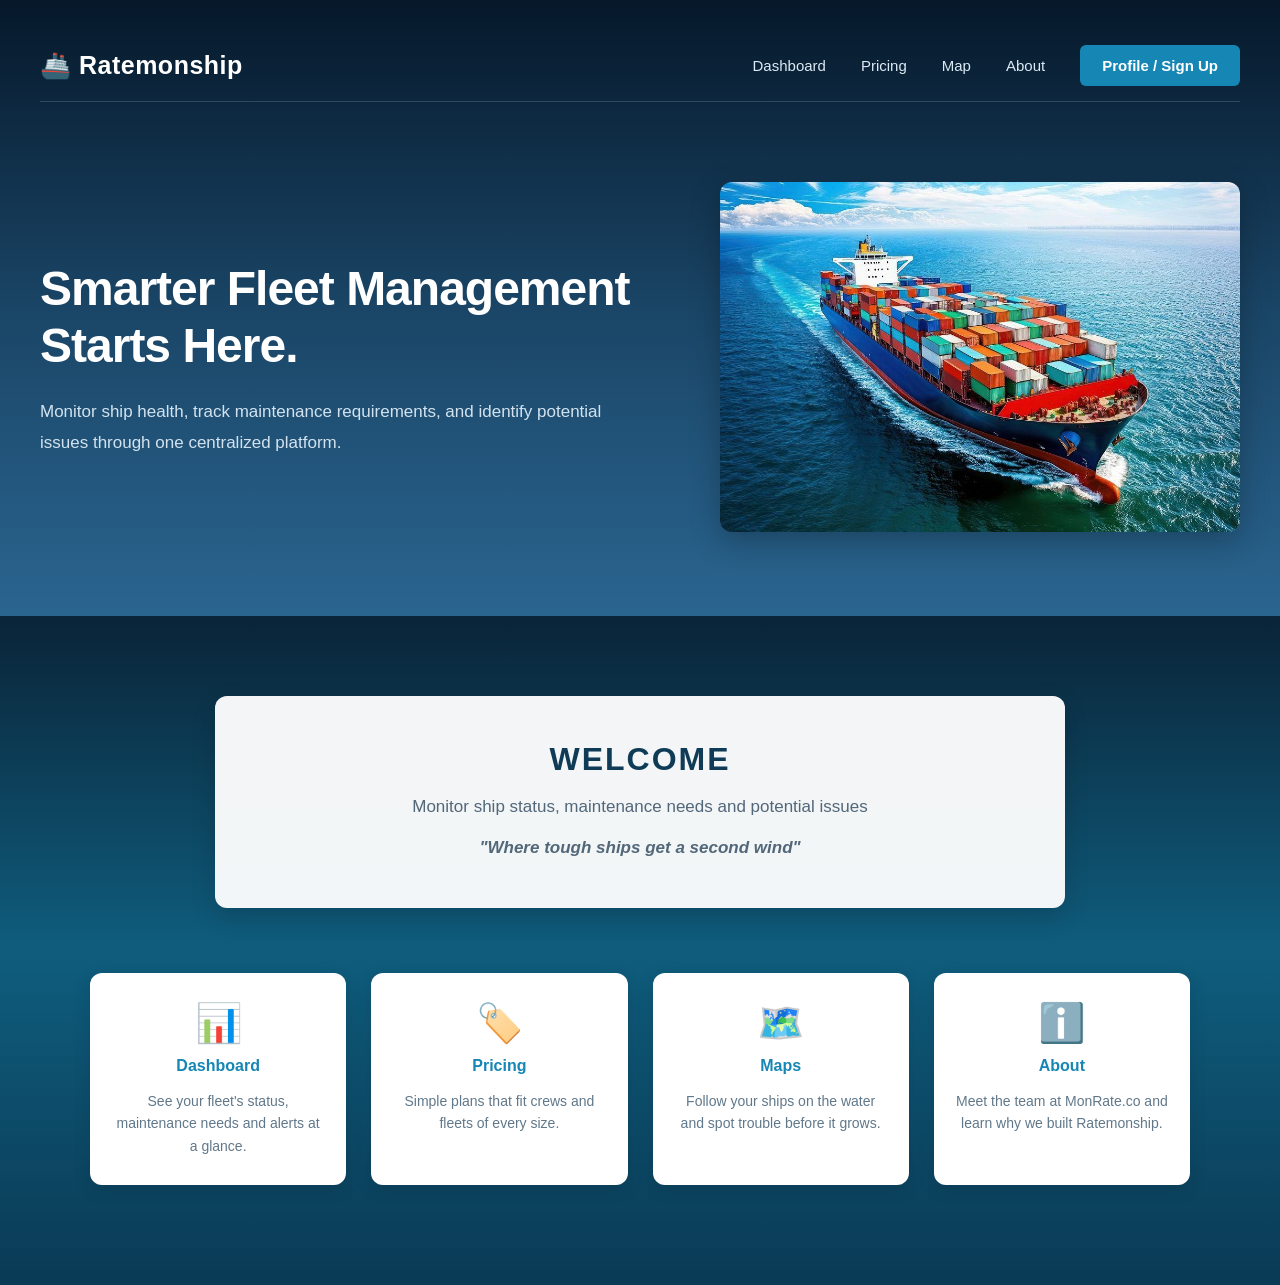
==== index.html @ d0352a47 "Update index.html" ====
<!DOCTYPE html>
<html lang="en">
<head>
  <meta charset="UTF-8">
  <meta name="viewport" content="width=device-width, initial-scale=1.0">
  <title>Ratemonship</title>
 
  <style>
    /* ---------- Basics ---------- */
    * { box-sizing: border-box; margin: 0; padding: 0; }

    body {
      font-family: Arial, sans-serif;
      color: #0d5c78;
    }

    /* ---------- Top part (nav + hero) with a dark sea background ---------- */
    .hero {
      background: linear-gradient(#06182a, #1a4566, #2a6590);
      color: white;
      padding: 30px 40px 80px;
    }

    /* Navigation bar */
    nav {
    display: flex;
    align-items: center;
    justify-content: space-between;
    padding: 15px 0;
    border-bottom: 1px solid rgba(255,255,255,0.15);
    }

    /* Logo */
    .logo {
    font-family: Arial, sans-serif;
    font-size: 25px;
    font-weight: bold;
    color: white;
    text-decoration: none;
    letter-spacing: 0.5px;
    }

    /* Navigation links */
    .links {
    display: flex;
    align-items: center;
    gap: 35px;
    }  

    /* Individual links */
    .links a {
    background: none;
    color: #dceaf3;
    text-decoration: none;
    font-size: 15px;
    font-weight: 500;
    padding: 10px 0;
    border-radius: 0;
    transition: color 0.3s ease;
    }

    /* Hover effect */
    .links a:hover {
    color: #65c8f0;
    }

    /* Sign up button */
    .links a:last-child {
    background: #1686b5;
    color: white;
    padding: 12px 22px;
    border-radius: 6px;
    font-weight: bold;
    }

    .links a:last-child:hover {
    background: #249dce;
    }
    
    /* ---------- Hero content: text on the left, sign on the right ---------- */
    .hero-content {
      display: flex;
      align-items: center;
      justify-content: space-between;
      gap: 40px;
      flex-wrap: wrap;
      margin-top: 80px;
    }

    .hero-text {
    max-width: 600px;
    }

    .hero-text h2 {
    font-size: 48px;
    font-weight: 700;
    line-height: 1.2;
    letter-spacing: -1px;
    color: white;
    }

    .hero-text p {
    font-size: 17px;
    line-height: 1.8;
    margin-top: 22px;
    color: #d2e3ef;
    }

    /* The RATEMONSHIP sign */
    .sign-area { text-align: center; }
    
    .hero-image {
      flex: 1;
      max-width: 520px;
    }

    .hero-image img {
      width: 100%;
      height: 350px;
      object-fit: cover;
      border-radius: 12px;
      box-shadow: 0 10px 30px rgba(0, 0, 0, 0.25);
    }

    /* ---------- Underwater part ---------- */
    .underwater {
      background: linear-gradient(#0a2438, #0f5d7d, #0a3a55);
      padding: 80px 20px 100px;
    }

    /* ---------- Welcome section ---------- */

    .welcome-bubble {
      background: rgba(255, 255, 255, 0.95);
      border-radius: 12px;
      max-width: 850px;
      margin: 0 auto 65px;
      padding: 45px 60px;
      text-align: center;
      box-shadow: 0 8px 25px rgba(0, 0, 0, 0.15);
    }

    .welcome-bubble h1 {
      font-size: 32px;
      color: #103b57;
      letter-spacing: 2px;
      margin-bottom: 15px;
    }

    .welcome-bubble p {
      font-size: 17px;
      color: #526779;
      line-height: 1.7;
    }

    .slogan {
      font-style: italic;
      font-weight: bold;
      margin-top: 12px;
      color: #1686b5;
    }
    
    /* ---------- Feature cards ---------- */

    .sections {
      display: grid;
      grid-template-columns: repeat(4, 1fr);
      gap: 25px;
      max-width: 1100px;
      margin: 0 auto;
    }

    .section {
      background: white;
      border-radius: 12px;
      padding: 28px 22px;
      text-align: center;
      text-decoration: none;
      color: #183b53;
      box-shadow: 0 5px 18px rgba(0,0,0,0.12);
      transition: transform 0.3s ease,
      box-shadow 0.3s ease;
    }

    .section:hover {
      transform: translateY(-6px);
      box-shadow: 0 10px 25px rgba(0,0,0,0.2);
    }

    .section-bubble {
      width: auto;
      height: auto;
      margin: 0 auto 15px;
      background: none;
      border: none;
      border-radius: 0;
      color: #1686b5;
      font-weight: bold;
      display: flex;
      flex-direction: column;
      align-items: center;
      justify-content: center;
      gap: 12px;
    }

    .section-bubble span {
      font-size: 38px;
    }

    .section p {
      color: #60788a;
      font-size: 14px;
      line-height: 1.6;
    }  

    /* ---------- Small screens ---------- */
    @media (max-width: 700px) {
      .hero { padding: 20px; }
      .hero-text h2 { font-size: 32px; }
      .sign { font-size: 24px; padding: 12px 18px; }
      .welcome-bubble { padding: 40px 40px; }
    }
  </style>
</head>

<body>

  <!-- ===== Top part: nav bar + hero ===== -->
  <header class="hero">

    <nav>
      <!-- Home button (logo) -->
      <a class="logo" href="index.html">🚢 Ratemonship</a>

      <!-- Links to other pages -->
      <div class="links">
        <a href="dashboard.html">Dashboard</a>
        <a href="pricing.html">Pricing</a>
        <a href="maps.html">Map</a>
        <a href="about.html">About</a>
        <a href="signup.html">Profile / Sign Up</a>
      </div>
    </nav>

    <div class="hero-content">

      <div class="hero-text">

        <h2>Smarter Fleet Management Starts Here.</h2>

        <p>
          Monitor ship health, track maintenance requirements,
          and identify potential issues through one centralized platform.
        </p>

      </div>

      <div class="hero-image">

        <img src="mockups/cargo-ship.jpeg"
           alt="Cargo ship sailing across the ocean">

      </div>

    </div>
  </header>

  <!-- ===== Underwater part ===== -->
  <main class="underwater">

    <div class="welcome-bubble">
      <h1>WELCOME</h1>
      <p>Monitor ship status, maintenance needs and potential issues </p>
      <p class="slogan">"Where tough ships get a second wind"</p>
    </div>

    <div class="sections">

      <a class="section" href="dashboard.html">
        <div class="section-bubble"><span>📊</span>Dashboard</div>
        <p>See your fleet's status, maintenance needs and alerts at a glance.</p>
      </a>

      <a class="section" href="pricing.html">
        <div class="section-bubble"><span>🏷️</span>Pricing</div>
        <p>Simple plans that fit crews and fleets of every size.</p>
      </a>
 
      <a class="section" href="map.html"> 
        <div class="section-bubble"><span>🗺️</span>Maps</div>
        <p>Follow your ships on the water and spot trouble before it grows.</p>
      </a>

      <a class="section" href="about.html">
        <div class="section-bubble"><span>ℹ️</span>About</div>
        <p>Meet the team at MonRate.co and learn why we built Ratemonship.</p>
      </a>

    </div>
  </main>

</body>
</html>
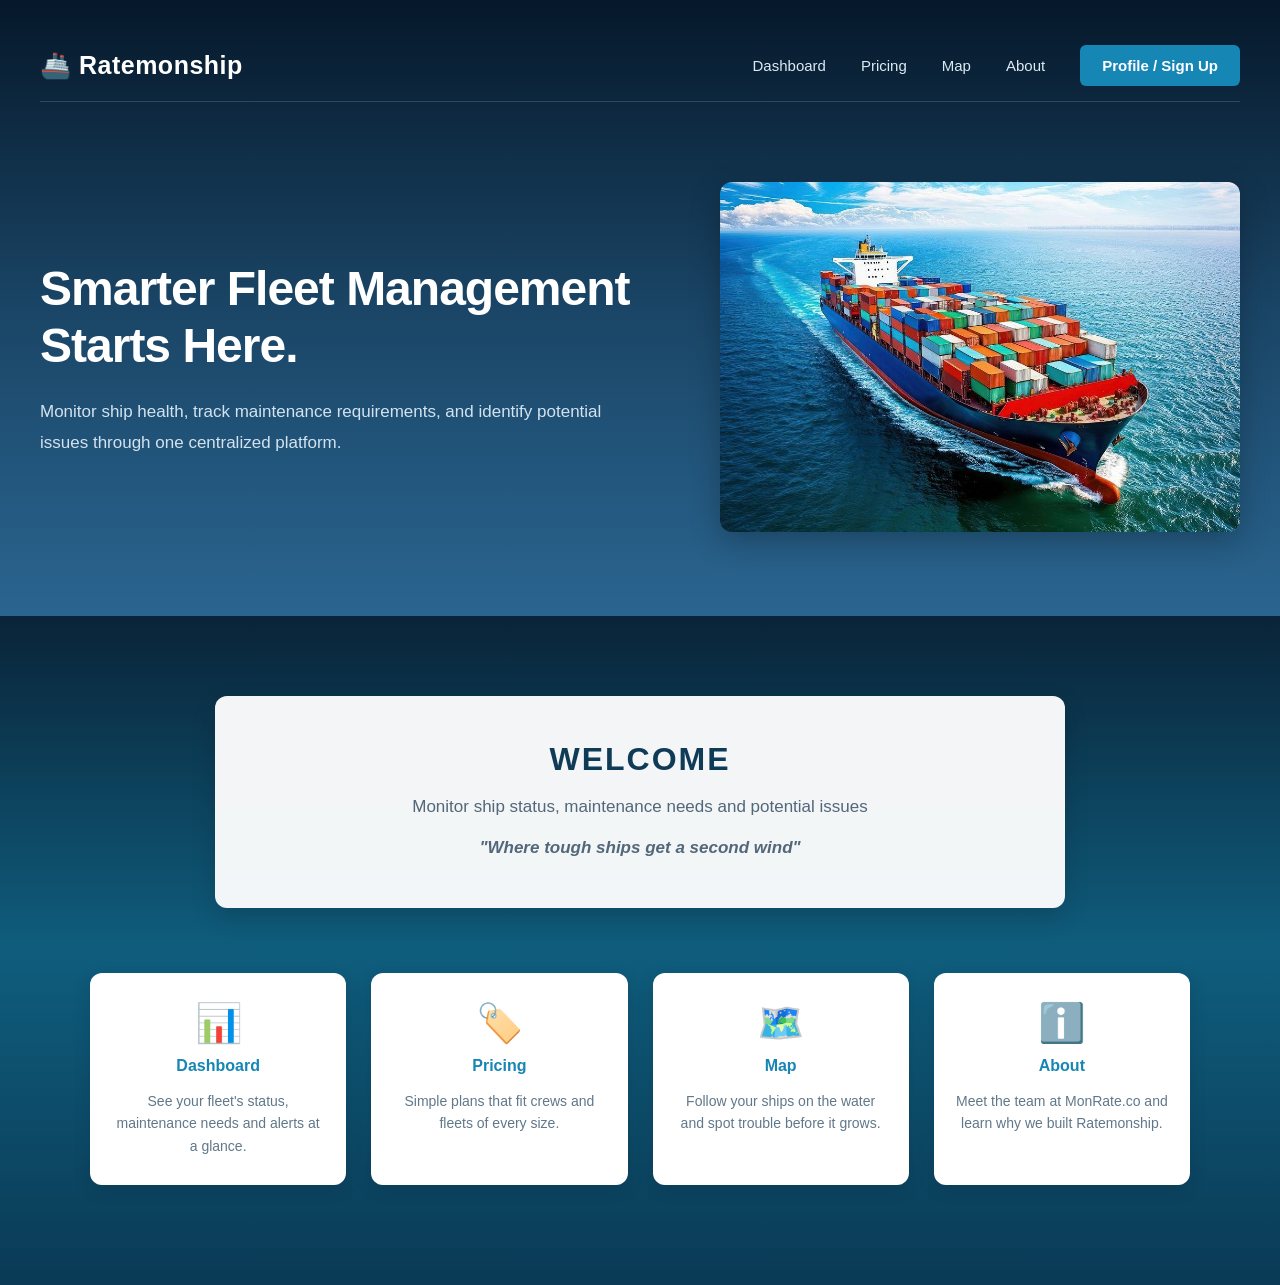
==== commit 9764b0c7: "Update index.html" ====
--- a/index.html
+++ b/index.html
@@ -236,7 +236,7 @@
       <div class="links">
         <a href="dashboard.html">Dashboard</a>
         <a href="pricing.html">Pricing</a>
-        <a href="maps.html">Map</a>
+        <a href="map.html">Map</a>
         <a href="about.html">About</a>
         <a href="signup.html">Profile / Sign Up</a>
       </div>
@@ -287,7 +287,7 @@
       </a>
  
       <a class="section" href="map.html"> 
-        <div class="section-bubble"><span>🗺️</span>Maps</div>
+        <div class="section-bubble"><span>🗺️</span>Map</div>
         <p>Follow your ships on the water and spot trouble before it grows.</p>
       </a>
 
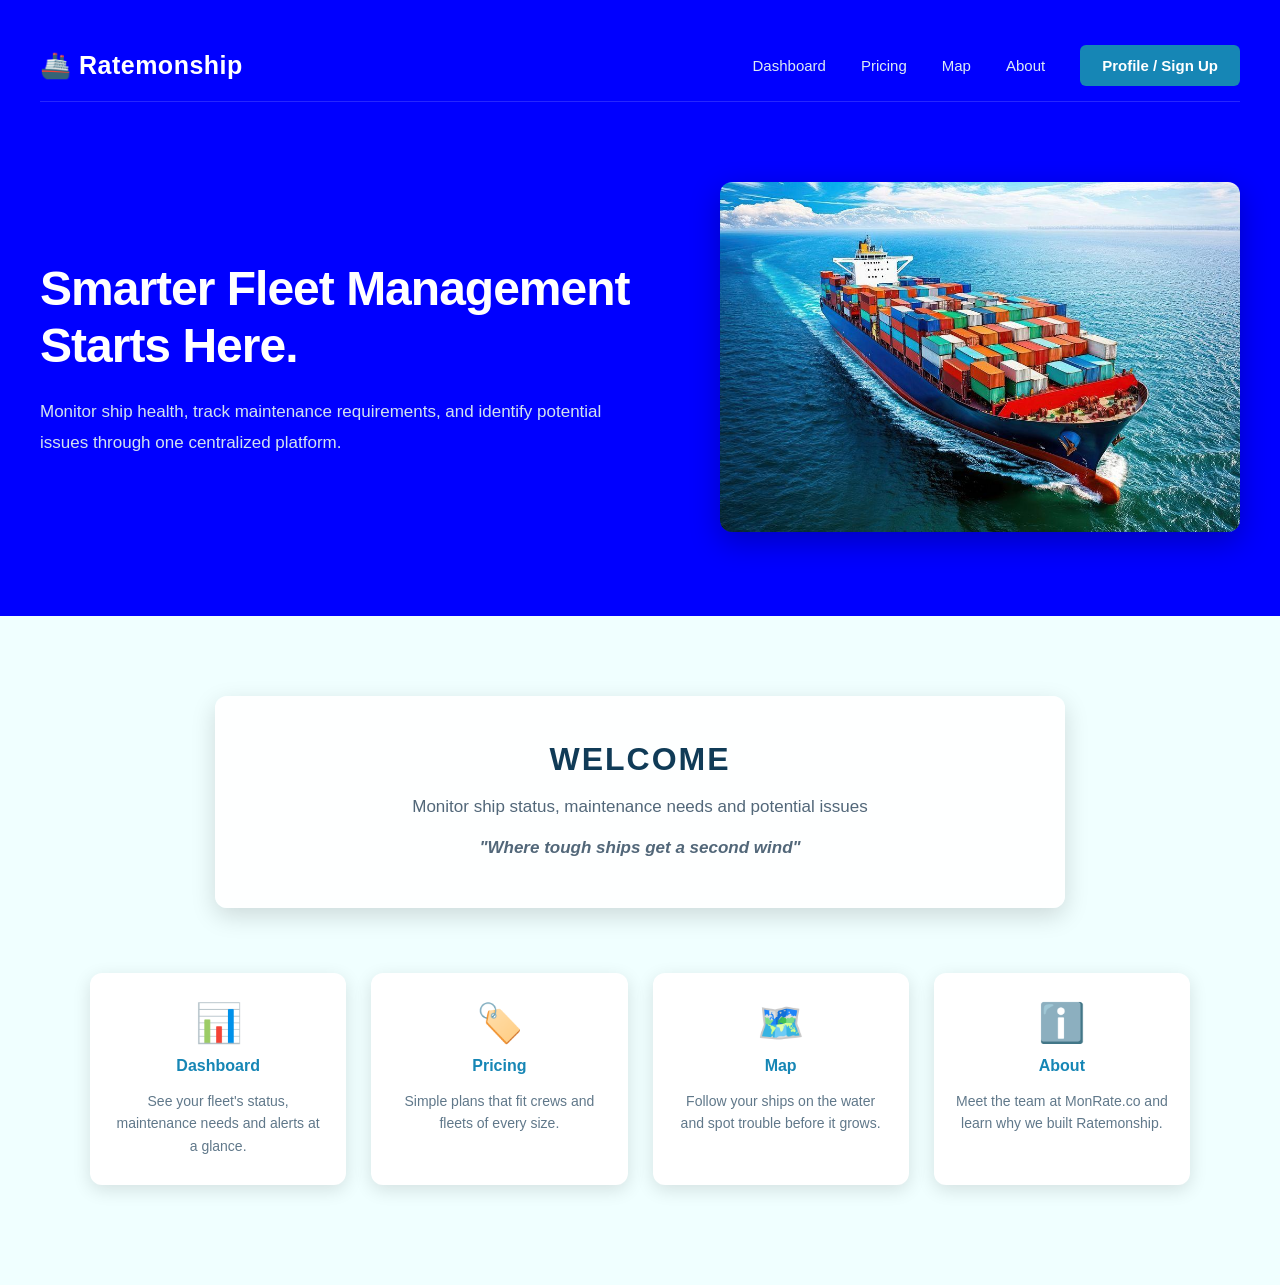
==== commit 1150f204: "Update background colors and remove hover effect Changed background colors for hero and underwater s" ====
--- a/index.html
+++ b/index.html
@@ -16,7 +16,7 @@
 
     /* ---------- Top part (nav + hero) with a dark sea background ---------- */
     .hero {
-      background: linear-gradient(#06182a, #1a4566, #2a6590);
+      background: blue;
       color: white;
       padding: 30px 40px 80px;
     }
@@ -124,7 +124,7 @@
 
     /* ---------- Underwater part ---------- */
     .underwater {
-      background: linear-gradient(#0a2438, #0f5d7d, #0a3a55);
+      background: #f0ffff;
       padding: 80px 20px 100px;
     }
 
@@ -180,11 +180,6 @@
       box-shadow: 0 5px 18px rgba(0,0,0,0.12);
       transition: transform 0.3s ease,
       box-shadow 0.3s ease;
-    }
-
-    .section:hover {
-      transform: translateY(-6px);
-      box-shadow: 0 10px 25px rgba(0,0,0,0.2);
     }
 
     .section-bubble {
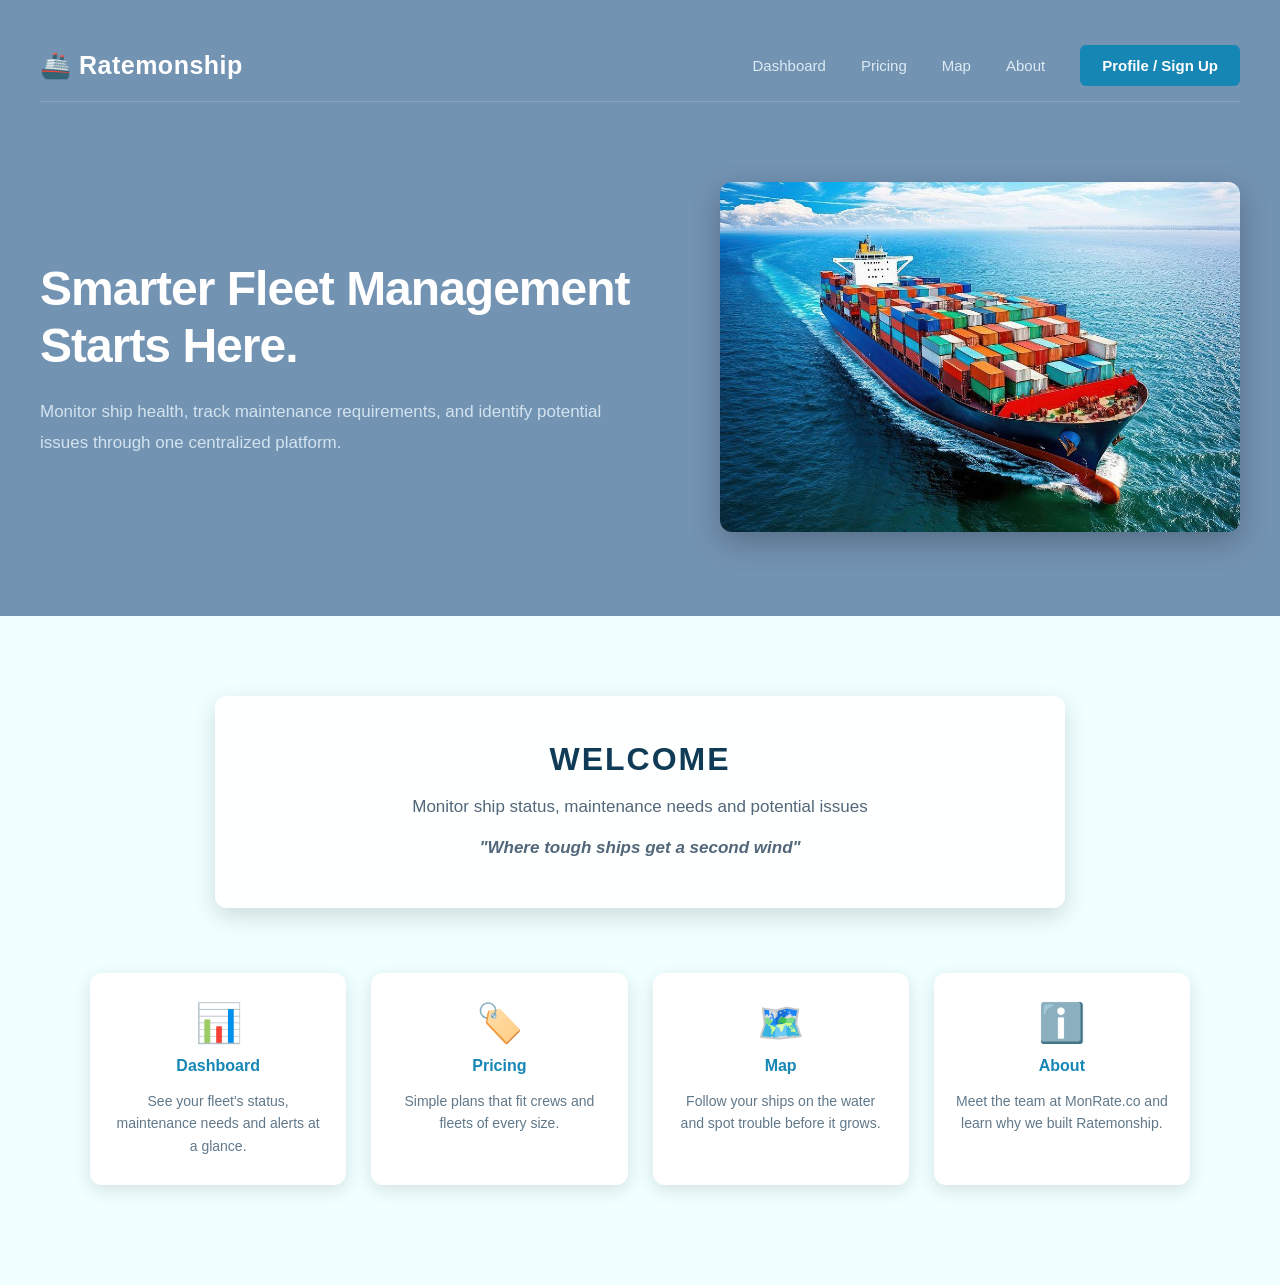
==== commit dcaedbb4: "Change hero background color to #7393B3" ====
--- a/index.html
+++ b/index.html
@@ -16,7 +16,7 @@
 
     /* ---------- Top part (nav + hero) with a dark sea background ---------- */
     .hero {
-      background: blue;
+      background: #7393B3;
       color: white;
       padding: 30px 40px 80px;
     }
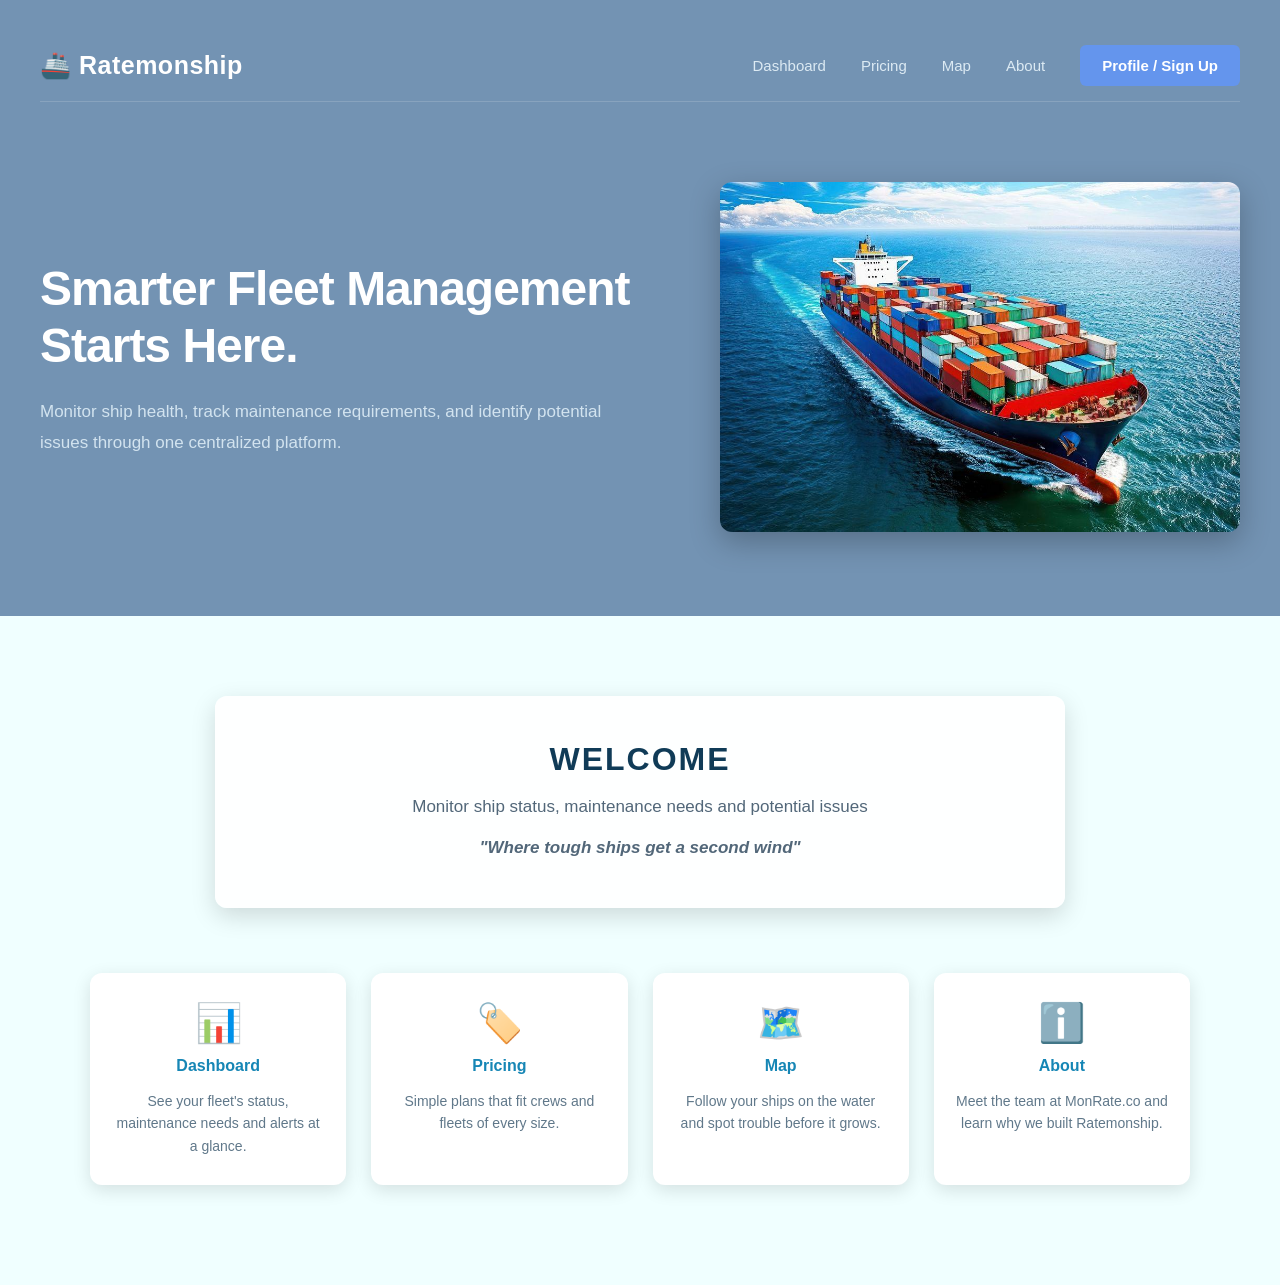
==== commit 82b1fade: "Change sign-up button background color Updated the background color of the sign-up button." ====
--- a/index.html
+++ b/index.html
@@ -66,15 +66,11 @@
 
     /* Sign up button */
     .links a:last-child {
-    background: #1686b5;
+    background: #6495ED;
     color: white;
     padding: 12px 22px;
     border-radius: 6px;
     font-weight: bold;
-    }
-
-    .links a:last-child:hover {
-    background: #249dce;
     }
     
     /* ---------- Hero content: text on the left, sign on the right ---------- */
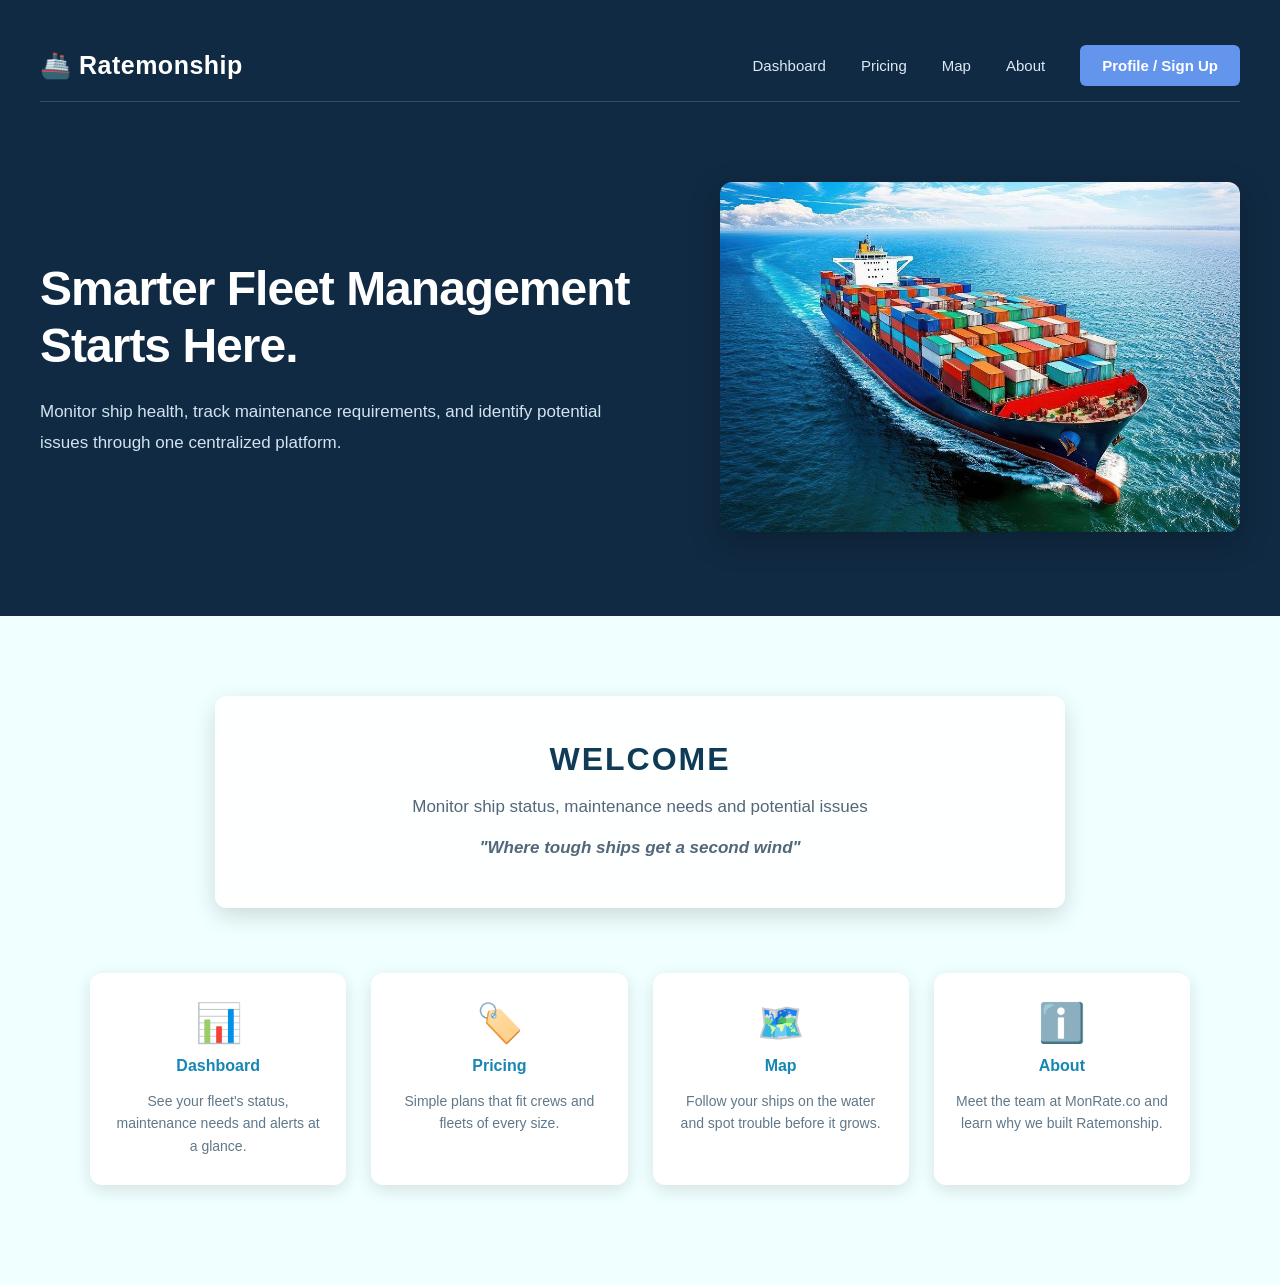
==== commit 14fc8940: "Change hero background color to #102A43" ====
--- a/index.html
+++ b/index.html
@@ -16,7 +16,7 @@
 
     /* ---------- Top part (nav + hero) with a dark sea background ---------- */
     .hero {
-      background: #7393B3;
+      background: #102A43;
       color: white;
       padding: 30px 40px 80px;
     }
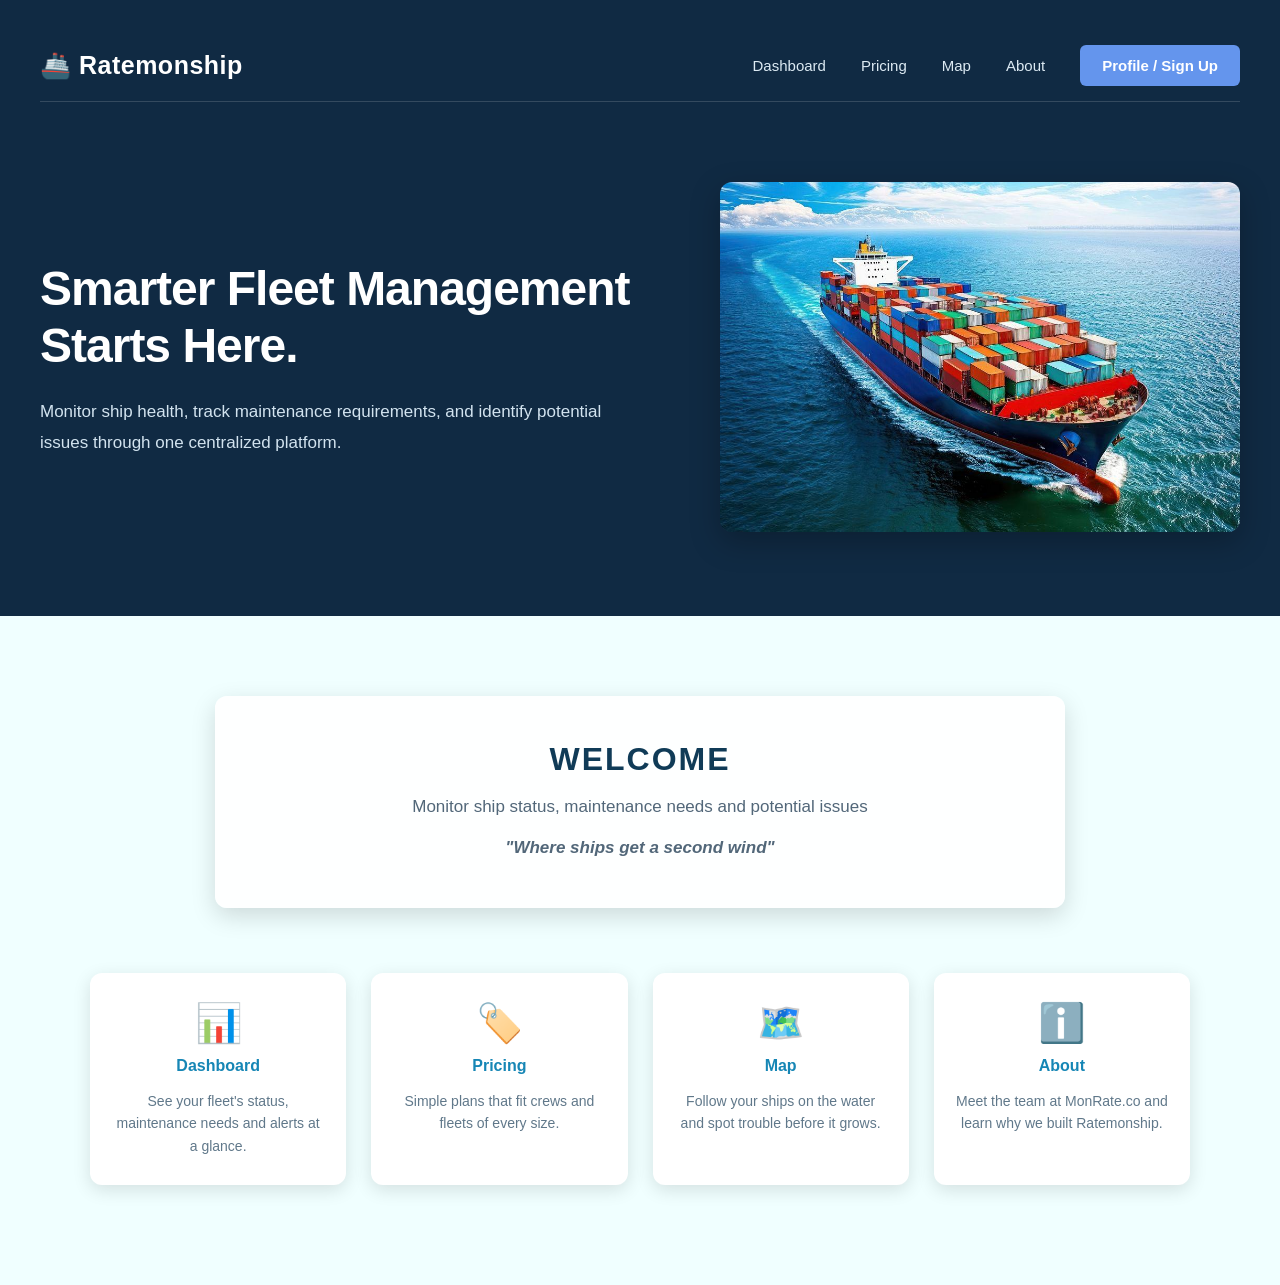
==== commit d8136b44: "Update index.html" ====
--- a/index.html
+++ b/index.html
@@ -262,7 +262,7 @@
     <div class="welcome-bubble">
       <h1>WELCOME</h1>
       <p>Monitor ship status, maintenance needs and potential issues </p>
-      <p class="slogan">"Where tough ships get a second wind"</p>
+      <p class="slogan">"Where ships get a second wind"</p>
     </div>
 
     <div class="sections">
